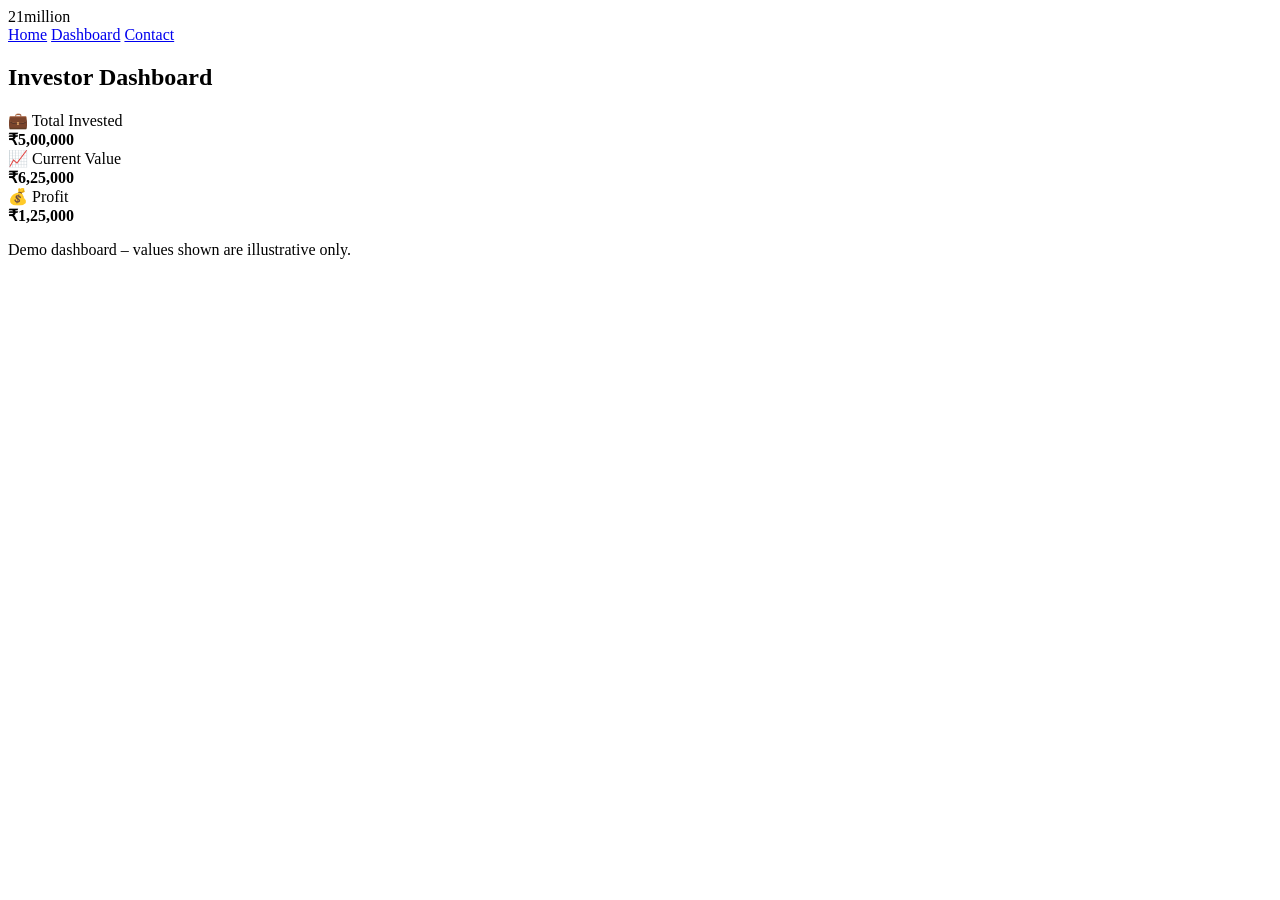
==== dashboard.html @ 88843dc3 "Create dashboard.html" ====
<!DOCTYPE html>
<html lang="en">
<head>
  <meta charset="UTF-8">
  <title>Dashboard | 21million</title>
  <link rel="stylesheet" href="style.css">
</head>
<body>

<header class="nav">
  <div class="logo">21million</div>
  <nav>
    <a href="index.html">Home</a>
    <a href="dashboard.html">Dashboard</a>
    <a href="contact.html">Contact</a>
  </nav>
</header>

<section class="section fade-in">
  <h2>Investor Dashboard</h2>

  <div class="cards">
    <div class="card">💼 Total Invested<br><strong>₹5,00,000</strong></div>
    <div class="card">📈 Current Value<br><strong>₹6,25,000</strong></div>
    <div class="card">💰 Profit<br><strong>₹1,25,000</strong></div>
  </div>
</section>

<footer>
  <p>Demo dashboard – values shown are illustrative only.</p>
</footer>

<script src="script.js"></script>
</body>
</html>
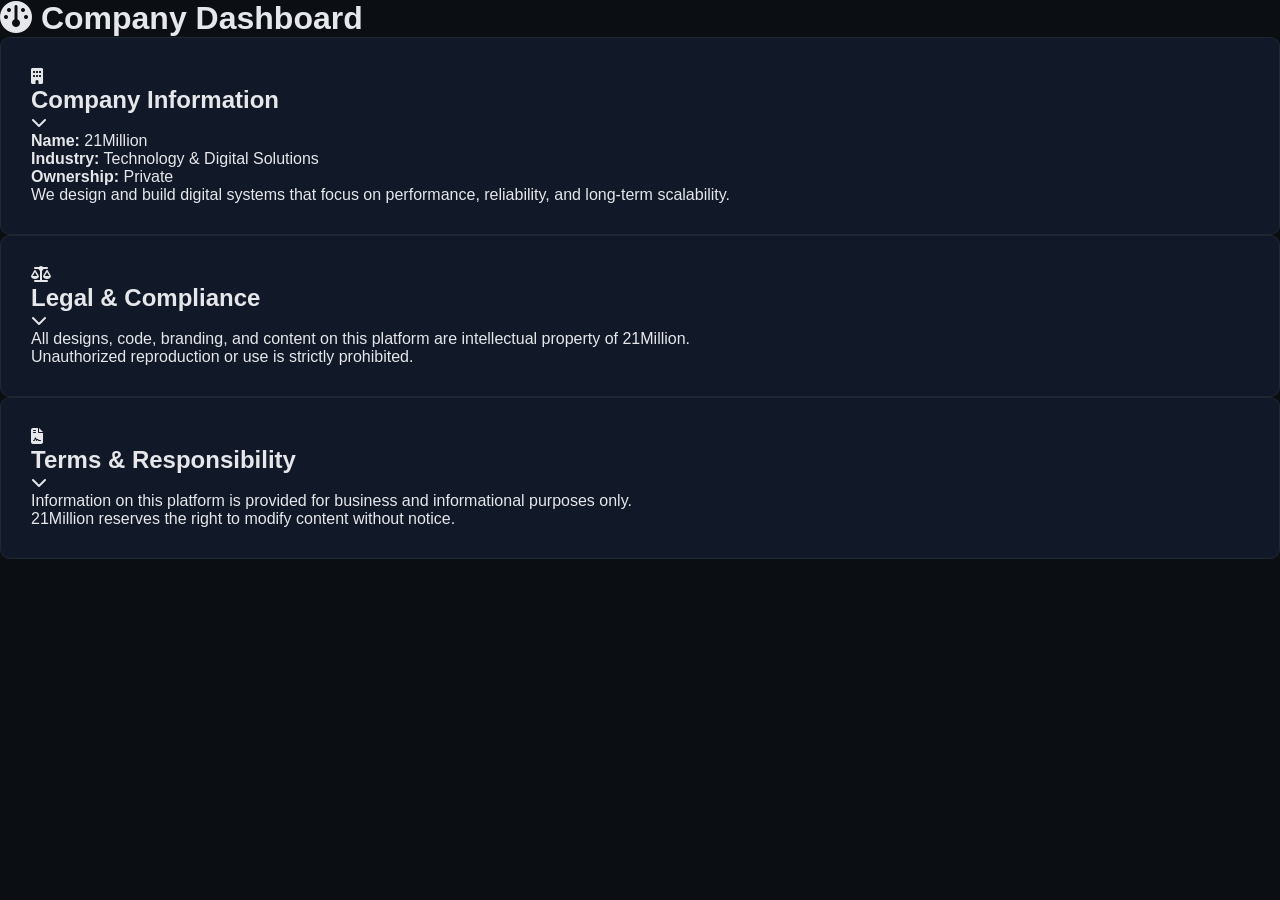
==== commit cd5df7ee: "Update dashboard.html" ====
--- a/dashboard.html
+++ b/dashboard.html
@@ -2,33 +2,71 @@
 <html lang="en">
 <head>
   <meta charset="UTF-8">
-  <title>Dashboard | 21million</title>
+  <title>Dashboard | 21Million</title>
+  <meta name="viewport" content="width=device-width, initial-scale=1.0">
   <link rel="stylesheet" href="style.css">
+  <link rel="stylesheet" href="https://cdnjs.cloudflare.com/ajax/libs/font-awesome/6.5.0/css/all.min.css">
 </head>
 <body>
 
-<header class="nav">
-  <div class="logo">21million</div>
-  <nav>
-    <a href="index.html">Home</a>
-    <a href="dashboard.html">Dashboard</a>
-    <a href="contact.html">Contact</a>
-  </nav>
-</header>
+<div class="dashboard">
+  <h1><i class="fa-solid fa-gauge"></i> Company Dashboard</h1>
 
-<section class="section fade-in">
-  <h2>Investor Dashboard</h2>
+  <!-- CARD -->
+  <div class="card clickable">
+    <div class="card-header">
+      <i class="fa-solid fa-building"></i>
+      <h2>Company Information</h2>
+      <i class="fa-solid fa-chevron-down arrow"></i>
+    </div>
+    <div class="card-content">
+      <p><strong>Name:</strong> 21Million</p>
+      <p><strong>Industry:</strong> Technology & Digital Solutions</p>
+      <p><strong>Ownership:</strong> Private</p>
+      <p>
+        We design and build digital systems that focus on performance,
+        reliability, and long-term scalability.
+      </p>
+    </div>
+  </div>
 
-  <div class="cards">
-    <div class="card">💼 Total Invested<br><strong>₹5,00,000</strong></div>
-    <div class="card">📈 Current Value<br><strong>₹6,25,000</strong></div>
-    <div class="card">💰 Profit<br><strong>₹1,25,000</strong></div>
+  <!-- CARD -->
+  <div class="card clickable">
+    <div class="card-header">
+      <i class="fa-solid fa-scale-balanced"></i>
+      <h2>Legal & Compliance</h2>
+      <i class="fa-solid fa-chevron-down arrow"></i>
+    </div>
+    <div class="card-content">
+      <p>
+        All designs, code, branding, and content on this platform
+        are intellectual property of 21Million.
+      </p>
+      <p>
+        Unauthorized reproduction or use is strictly prohibited.
+      </p>
+    </div>
   </div>
-</section>
 
-<footer>
-  <p>Demo dashboard – values shown are illustrative only.</p>
-</footer>
+  <!-- CARD -->
+  <div class="card clickable">
+    <div class="card-header">
+      <i class="fa-solid fa-file-contract"></i>
+      <h2>Terms & Responsibility</h2>
+      <i class="fa-solid fa-chevron-down arrow"></i>
+    </div>
+    <div class="card-content">
+      <p>
+        Information on this platform is provided for business and
+        informational purposes only.
+      </p>
+      <p>
+        21Million reserves the right to modify content without notice.
+      </p>
+    </div>
+  </div>
+
+</div>
 
 <script src="script.js"></script>
 </body>
--- a/style.css
+++ b/style.css
@@ -0,0 +1,120 @@
+* {
+  margin: 0;
+  padding: 0;
+  box-sizing: border-box;
+  font-family: Segoe UI, sans-serif;
+}
+
+body {
+  background: #0b0f14;
+  color: #e5e7eb;
+}
+
+.nav {
+  display: flex;
+  justify-content: space-between;
+  padding: 20px 8%;
+  border-bottom: 1px solid #1f2933;
+}
+
+.logo {
+  color: #22c55e;
+  font-size: 24px;
+  font-weight: bold;
+}
+
+.nav a {
+  margin-left: 20px;
+  color: #cbd5e1;
+  text-decoration: none;
+}
+
+.hero {
+  padding: 100px 8%;
+  text-align: center;
+}
+
+.hero h1 {
+  font-size: 48px;
+}
+
+.hero span {
+  color: #22c55e;
+}
+
+.section {
+  padding: 80px 8%;
+  text-align: center;
+}
+
+.cards {
+  display: grid;
+  grid-template-columns: repeat(auto-fit, minmax(220px, 1fr));
+  gap: 20px;
+  margin-top: 40px;
+}
+
+.card {
+  background: #111827;
+  padding: 30px;
+  border-radius: 10px;
+  border: 1px solid #1f2933;
+}
+
+.btn {
+  padding: 12px 24px;
+  border-radius: 6px;
+  margin: 10px;
+  display: inline-block;
+  font-weight: 600;
+  text-decoration: none;
+}
+
+.primary {
+  background: #22c55e;
+  color: #0b0f14;
+}
+
+.outline {
+  border: 1px solid #22c55e;
+  color: #22c55e;
+}
+
+footer {
+  text-align: center;
+  padding: 40px;
+  color: #64748b;
+}
+
+/* Animations */
+.fade-in {
+  animation: fade 1.2s ease-in;
+}
+
+.slide-up {
+  animation: slide 1.2s ease;
+}
+
+@keyframes fade {
+  from { opacity: 0; }
+  to { opacity: 1; }
+}
+
+@keyframes slide {
+  from { transform: translateY(40px); opacity: 0; }
+  to { transform: translateY(0); opacity: 1; }
+}
+
+.contact-form {
+  max-width: 400px;
+  margin: auto;
+}
+
+.contact-form input,
+.contact-form textarea {
+  width: 100%;
+  margin: 10px 0;
+  padding: 12px;
+  border-radius: 6px;
+  border: none;
+}
